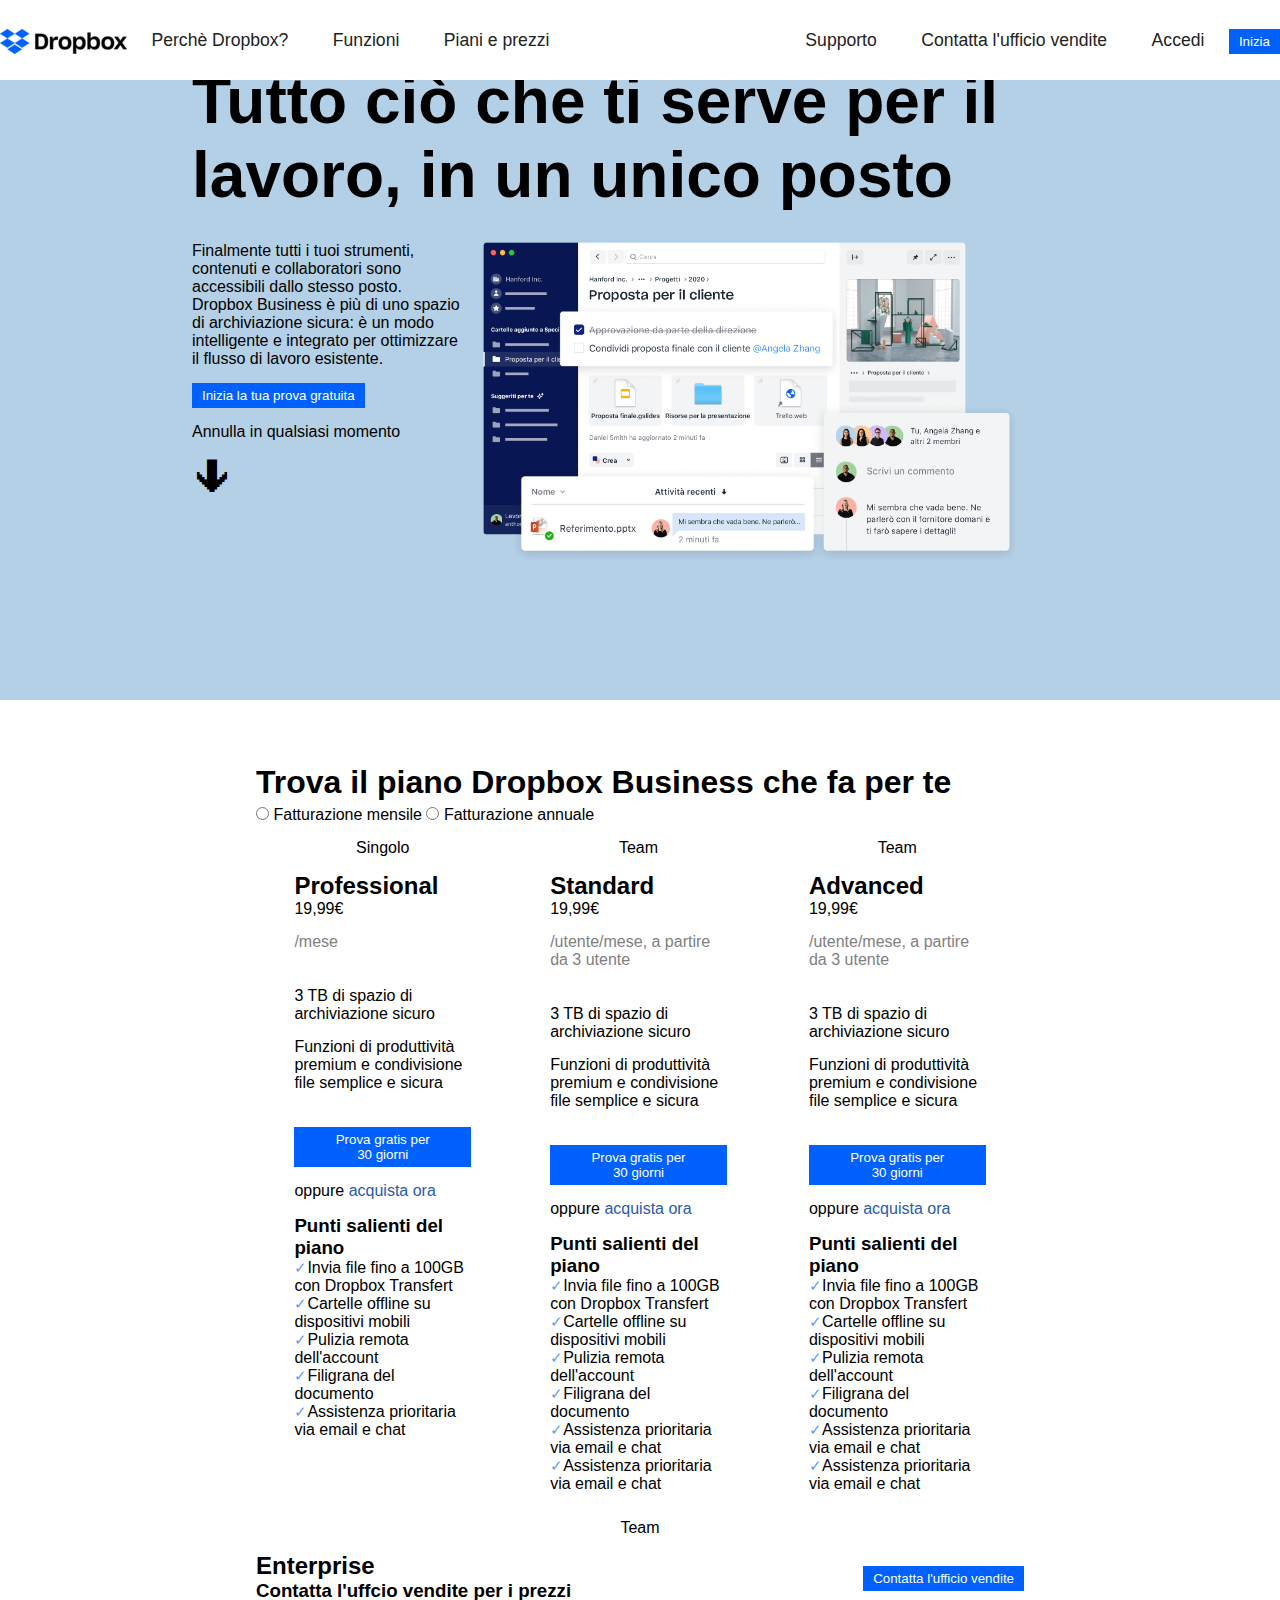
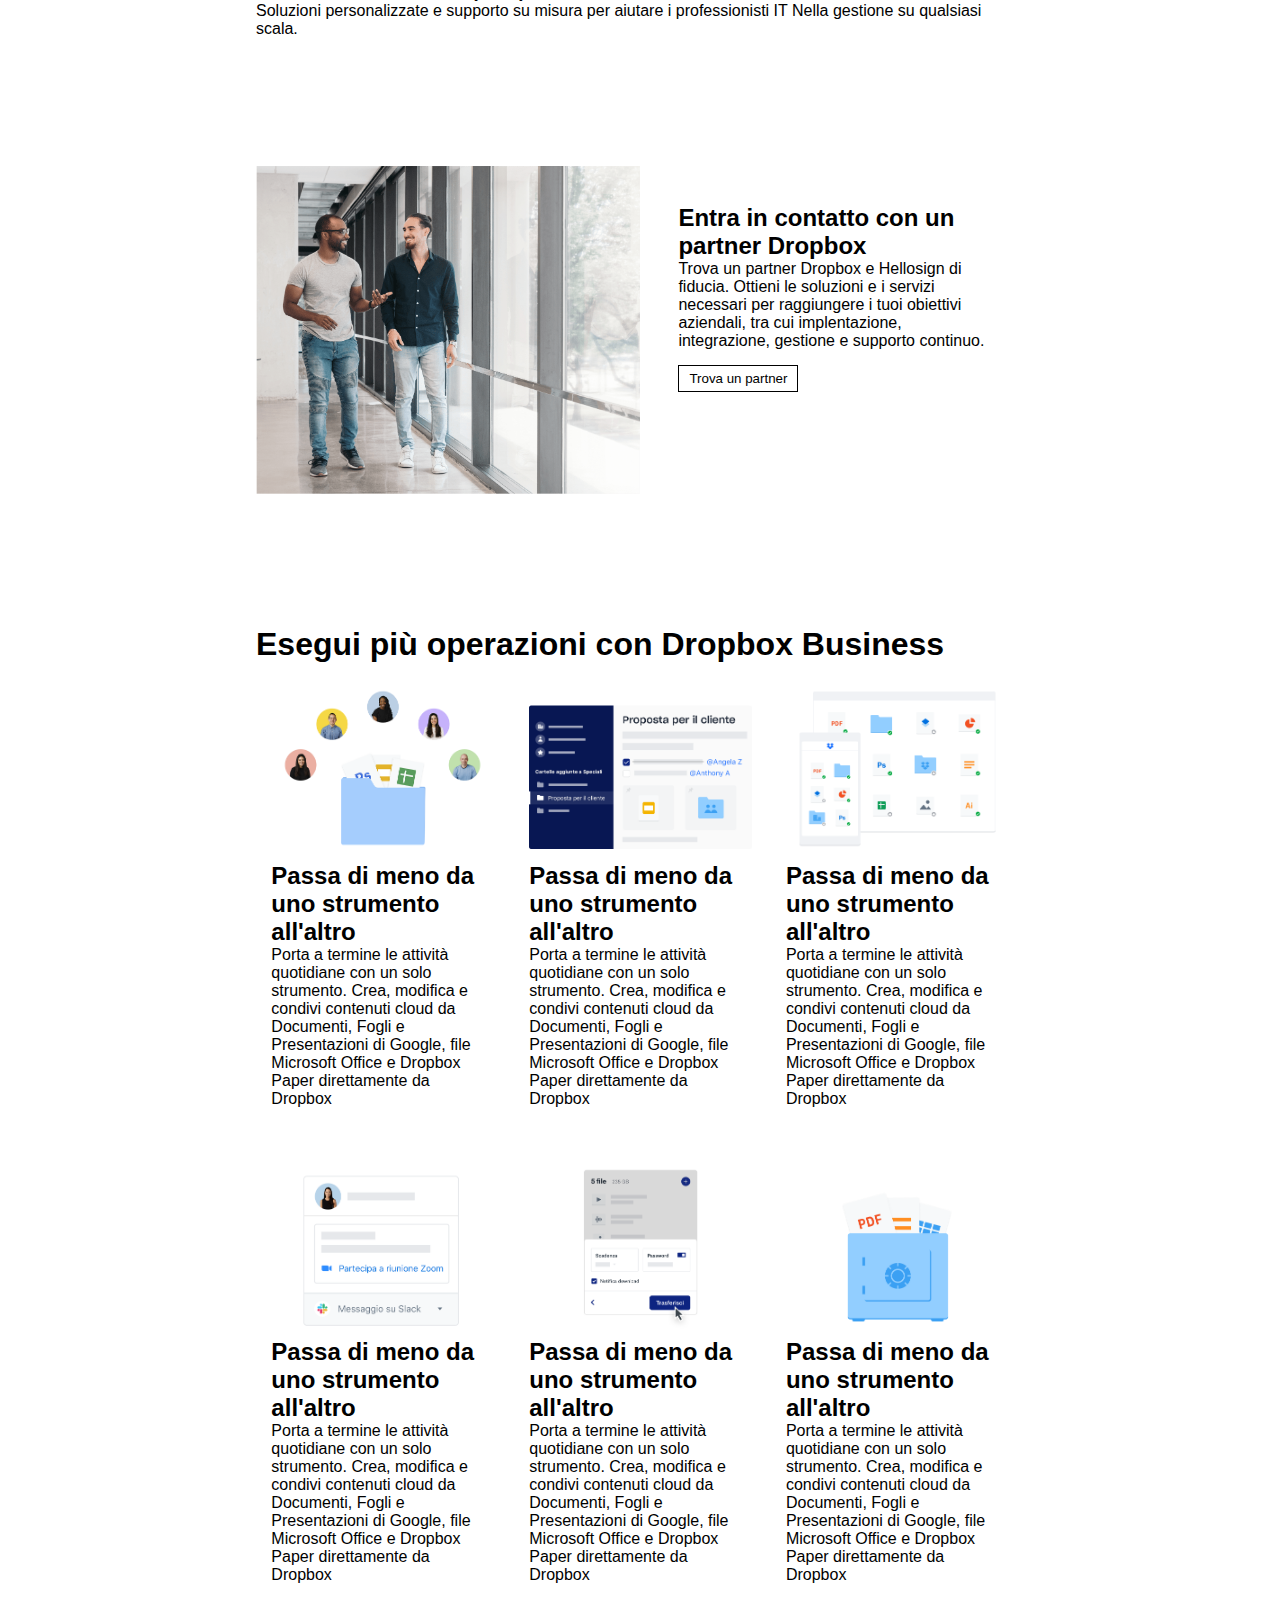
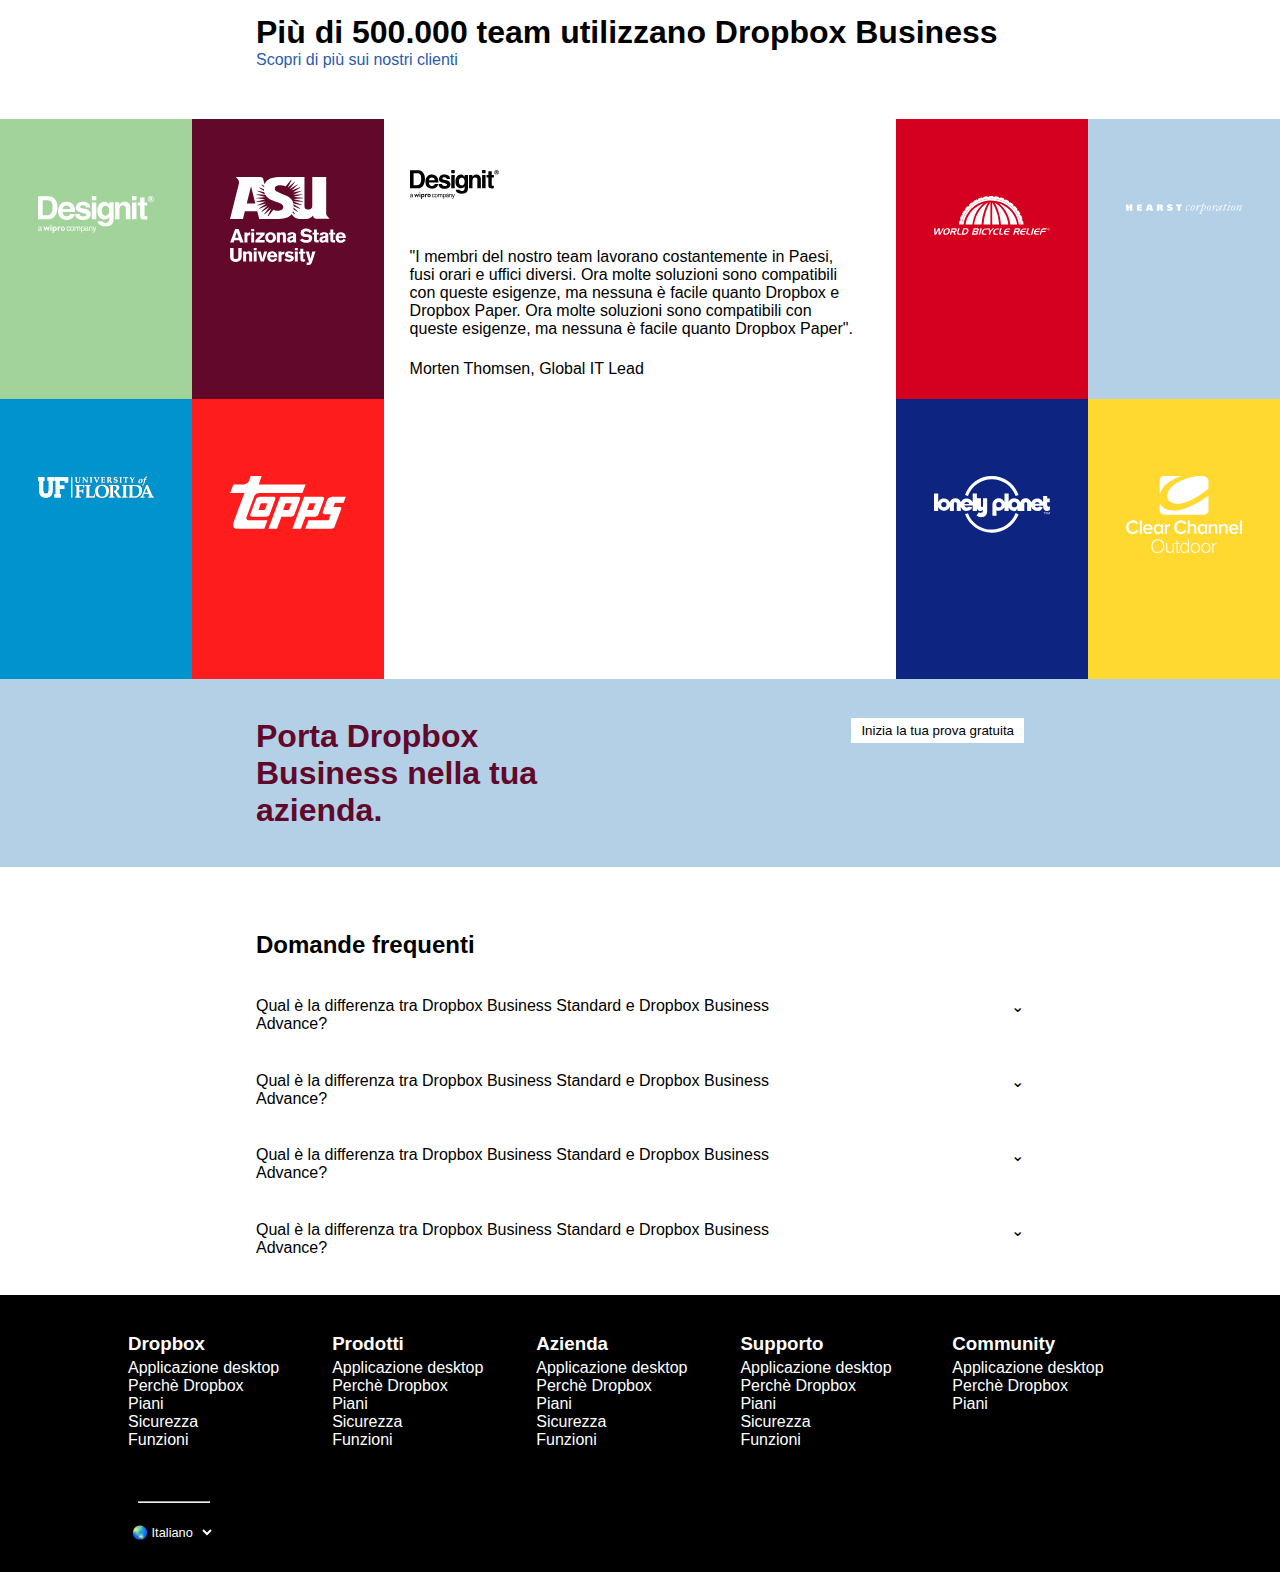
==== bonus/index.html @ f2250b18 "Ottimizzazione" ====
<!DOCTYPE html>
<html lang="it">
<head>
    <meta charset="UTF-8">
    <meta http-equiv="X-UA-Compatible" content="IE=edge">
    <meta name="viewport" content="initial-scale=1, maximum-scale=1">
    <link rel="stylesheet" href="css/style.css">
    <title>Dropbox</title>

</head>

<body>
    <header>
        <!-- Inizio sezione navigazione -->
        <nav>
            <ul class="menu menu-left">
                <a href="#"><img src="img/logo-small.png" alt="logo-dropbox"></a>
                <li class="dropdown"><a href="#">Perchè Dropbox?</a></li>
                <li><a href="#">Funzioni</a>
                    <ul class="dropdown-content">
                        <li><a href="#">dropdown</a></li>
                        <li><a href="#">dropdown</a></li>
                        <li><a href="#">dropdown</a></li>
                        <li><a href="#">dropdown</a></li>
                        <li><a href="#">dropdown</a></li>
                    </ul>
                </li>
                <li><a href="#">Piani e prezzi</a>
                    <ul class="dropdown-content">
                        <li><a href="#">dropdown</a></li>
                        <li><a href="#">dropdown</a></li>
                        <li><a href="#">dropdown</a></li>
                        <li><a href="#">dropdown</a></li>
                        <li><a href="#">dropdown</a></li>
                    </ul>
                </li>                
            </ul>

            <ul class="menu menu-right">
                <li class="dropdown"><a href="#">Supporto</a>
                    <ul class="dropdown-content">
                        <li><a href="#">dropdown</a></li>
                        <li><a href="#">dropdown</a></li>
                        <li><a href="#">dropdown</a></li>
                        <li><a href="#">dropdown</a></li>
                        <li><a href="#">dropdown</a></li>
                    </ul>
                </li>
                <li><a href="#">Contatta l'ufficio vendite</a>
                    <ul class="dropdown-content">
                        <li><a href="#">Email</a></li>
                        <li><a href="#">Chat</a></li>
                        <li><a href="#">dropdown</a></li>
                        <li><a href="#">dropdown</a></li>
                        <li><a href="#">dropdown</a></li>
                    </ul>
                </li>
                <li><a href="#">Accedi</a>
                </li>
                <a href="#"><button  id="inizia">Inizia</button></a>
            </ul>
        </nav>
        <!-- Fine sezione navigazione -->
    </header>
    <!-- Inizio corpo -->
    <main>
        <!-- Inizio prima sezione -->
        <div class="container">
            <h1>Tutto ciò che ti serve per il lavoro, in un unico posto</h1>
            <div class="container-left">  
                <p>Finalmente tutti i tuoi strumenti, contenuti e collaboratori sono accessibili dallo stesso posto. Dropbox Business è più di uno spazio di archiviazione sicura: è un modo intelligente e integrato per ottimizzare il flusso di lavoro esistente.</p>
                <button>Inizia la tua prova gratuita</button>
                <p>Annulla in qualsiasi momento</p>
                <p class="arrow"> &#129139;</p>
            </div>

            <div class="jumbo">
                <img src="img/jumbo.png" alt="business-feature">
            </div>
        </div>
        <!-- Fine prima sezione -->

        <!-- Inizio sezione piani -->

        <div class="containerz">

            <div class="container-header">
                <h1>Trova il piano Dropbox Business che fa per te</h1>

                <div> 
                    <input type="radio" id="Fatturazione-mensile" name="fatturazione" value="Fatturazione-mensile">
                    <label for="dewey">Fatturazione mensile</label>     

                    <input type="radio" id="Fatturazione-annuale" name="fatturazione" value="Fatturazione-annuale">
                    <label for="dewey">Fatturazione annuale</label>     
                </div>

            </div>

            <div class="container-main-left">
                <div>
                    <p class="text-center">Singolo</p>
                </div>
                <h2>Professional</h2>
                <p>19,99€</p>
                <p class="grey">/mese</p>
                <p>3 TB di spazio di archiviazione sicuro</p>
                <p>Funzioni di produttività premium e condivisione file semplice e sicura</p>
                <button>Prova gratis per 30 giorni</button>
                <p>oppure <a href="#">acquista ora</a></p>
                 
                <div>
                    <h3>Punti salienti del piano</h3>
                    <ul>
                        <li> <span class="done"></span>Invia file fino a 100GB con Dropbox Transfert</li>
                        <li> <span class="done"></span>Cartelle offline su dispositivi mobili</li>
                        <li> <span class="done"></span>Pulizia remota dell'account</li>
                        <li> <span class="done"></span>Filigrana del documento</li>
                        <li> <span class="done"></span>Assistenza prioritaria via email e chat</li>
                    </ul>
                </div> 
            </div>
            <div class="container-main-center">
                <div>
                    <p class="text-center">Team</p>
                </div>
                <h2>Standard</h2>
                <p>19,99€</p>
                <p class="grey">/utente/mese, a partire da 3 utente</p>
                <p>3 TB di spazio di archiviazione sicuro</p>
                <p>Funzioni di produttività premium e condivisione file semplice e sicura</p>
                <button>Prova gratis per 30 giorni</button>
                <p>oppure <a href="#">acquista ora</a></p>
            
                <div>
                    <h3>Punti salienti del piano</h3>
                    <ul>
                        <li> <span class="done"></span>Invia file fino a 100GB con Dropbox Transfert</li>
                        <li> <span class="done"></span>Cartelle offline su dispositivi mobili</li>
                        <li> <span class="done"></span>Pulizia remota dell'account</li>
                        <li> <span class="done"></span>Filigrana del documento</li>
                        <li> <span class="done"></span>Assistenza prioritaria via email e chat</li>
                        <li> <span class="done"></span>Assistenza prioritaria via email e chat</li>
                    </ul>
                </div>                 
            </div>
            <div class="container-main-right">
                <div>
                    <p class="text-center">Team</p>
                </div>
                <h2>Advanced</h2>
                <p>19,99€</p>
                <p class="grey">/utente/mese, a partire da 3 utente</p>
                <p>3 TB di spazio di archiviazione sicuro</p>
                <p>Funzioni di produttività premium e condivisione file semplice e sicura</p>
                <button>Prova gratis per 30 giorni</button>
                <p>oppure <a href="#">acquista ora</a></p>

                <div>
                    <h3>Punti salienti del piano</h3>
                    <ul>
                        <li> <span class="done"></span>Invia file fino a 100GB con Dropbox Transfert</li>
                        <li> <span class="done"></span>Cartelle offline su dispositivi mobili</li>
                        <li> <span class="done"></span>Pulizia remota dell'account</li>
                        <li> <span class="done"></span>Filigrana del documento</li>
                        <li> <span class="done"></span>Assistenza prioritaria via email e chat</li>
                        <li> <span class="done"></span>Assistenza prioritaria via email e chat</li>
                    </ul>
                </div>     
            </div>
        </div>
        <!-- Fine sezione piani -->
        <!-- Inizio sezione enterprise -->
        <div class="container-enterprise">
            <p class="text-center">Team</p>
            <h2>Enterprise</h2>
            <h3>Contatta l'uffcio vendite per i prezzi</h3>
            <p>Soluzioni personalizzate e supporto su misura per aiutare i professionisti IT Nella gestione su qualsiasi scala.</p>
            <button class="button-float">Contatta l'ufficio vendite</button>
        </div>
        <!-- Fine sezione enterprise -->
        <!-- Inizio sezione partner -->
        <div class="container-partner">
            <div class="img-partner">
                <img src="img/partner.png" alt="partner">
            </div>

            <div class="box-partner">
                <h2>Entra in contatto con un partner Dropbox</h2>
                <p>Trova un partner Dropbox e Hellosign di fiducia. Ottieni le soluzioni e i servizi necessari per raggiungere i tuoi obiettivi aziendali, tra cui implentazione, integrazione, gestione e supporto continuo.</p>
                <button class="button-partner">Trova un partner</button>
            </div>
        </div>
        <!-- Fine sezione partner -->
        <!-- Inizio sezione operazioni -->
        <div class="container-Dropbox-Business">
            <h1>Esegui più operazioni con Dropbox Business</h1>
            
            <div class="box-DB" >
                <div class="box-img">
                    <img src="img/business-feature-switching-tools.png" alt="folder-tools">
                </div>
                <h2>Passa di meno da uno strumento all'altro</h2>
                <p>Porta a termine le attività quotidiane con un solo strumento. Crea, modifica e condivi contenuti cloud da Documenti, Fogli e Presentazioni di Google, file Microsoft Office e Dropbox Paper direttamente da Dropbox</p>
            </div>

            <div class="box-DB" >
                <div class="box-img">
                    <img src="img/business-feature-coordinate-it.png" alt="folder-tools">
                </div>
                <h2>Passa di meno da uno strumento all'altro</h2>
                <p>Porta a termine le attività quotidiane con un solo strumento. Crea, modifica e condivi contenuti cloud da Documenti, Fogli e Presentazioni di Google, file Microsoft Office e Dropbox Paper direttamente da Dropbox</p>
            </div>

            <div class="box-DB right" >
                <div class="box-img">
                    <img src="img/business-feature-multi-device.png" alt="folder-tools">
                </div>
                <h2>Passa di meno da uno strumento all'altro</h2>
                <p>Porta a termine le attività quotidiane con un solo strumento. Crea, modifica e condivi contenuti cloud da Documenti, Fogli e Presentazioni di Google, file Microsoft Office e Dropbox Paper direttamente da Dropbox</p>
            </div>

            <div class="box-DB" >
                <div class="box-img">
                    <img src="img/business-feature-integrations-it.png" alt="folder-tools">
                </div>
                <h2>Passa di meno da uno strumento all'altro</h2>
                <p>Porta a termine le attività quotidiane con un solo strumento. Crea, modifica e condivi contenuti cloud da Documenti, Fogli e Presentazioni di Google, file Microsoft Office e Dropbox Paper direttamente da Dropbox</p>
            </div> 
            
            <div class="box-DB" >
                <div class="box-img">
                    <img src="img/business-feature-send-files-it.png" alt="folder-tools">
                </div>
                <h2>Passa di meno da uno strumento all'altro</h2>
                <p>Porta a termine le attività quotidiane con un solo strumento. Crea, modifica e condivi contenuti cloud da Documenti, Fogli e Presentazioni di Google, file Microsoft Office e Dropbox Paper direttamente da Dropbox</p>
            </div>

            <div class="box-DB right" >
                <div class="box-img">
                    <img src="img/business-feature-security.png" alt="folder-tools">
                </div>
                <h2>Passa di meno da uno strumento all'altro</h2>
                <p>Porta a termine le attività quotidiane con un solo strumento. Crea, modifica e condivi contenuti cloud da Documenti, Fogli e Presentazioni di Google, file Microsoft Office e Dropbox Paper direttamente da Dropbox</p>
            </div>
        </div>
        <!-- Fine sezione operazioni -->
        <!-- Inizio sezione team -->
        <div class="container-title">
            <h1>Più di 500.000 team utilizzano Dropbox Business</h1>
            <a href="#">Scopri di più sui nostri clienti</a>
        </div>
        <div class="container-boxes">

            <div class="left-box dimension-box left">
                <div class="left-img-1 dim-box"><div id="left-img-1-p"><img src="img/designit.svg" alt="logo-designit"></div></div>
                <div class="left-img-2 dim-box right"><img src="img/arizona_state_university.svg" alt="logo-arizon"></div>
                <div class="left-img-3 dim-box"><img src="img/university_of_florida.svg" alt="logo-florida"></div>
                <div class="left-img-4 dim-box right"><img src="img/topps.svg" alt="logo-topps"></div>
            </div>
            <div class="center-box">
                <div class="center-img">
                    <img src="img/designit.svg" alt="logo-designit">
                </div>
                <p>"I membri del nostro team lavorano costantemente in Paesi, fusi orari e uffici diversi. Ora molte soluzioni sono compatibili con queste esigenze, ma nessuna è facile quanto Dropbox e Dropbox Paper. Ora molte soluzioni sono compatibili con queste esigenze, ma nessuna è facile quanto Dropbox Paper".</p>
                <p>Morten Thomsen, Global IT Lead</p>
            </div>
            <div class="right-box dimension-box  right">
                <div class="right-img-1 dim-box"><img src="img/world_bicycle_relief.svg" alt="logo-world"></div>
                <div class="right-img-2 dim-box right"><img src="img/hearst_corp.svg" alt="logo-hearst"></div>
                <div class="right-img-3 dim-box"><img src="img/lonely_planet.svg" alt="logo-lonely"></div>
                <div class="right-img-4 dim-box right"><img src="img/clear_channel.svg" alt="logo-clear"></div>
            </div>
        </div>
        <!-- Fine sezione team -->
        <!-- Inizio sezione prova gratuita -->
        <div class="container-prova-gratuita">
            <div class="box-prova-gratuita">
                <h1>Porta Dropbox Business nella tua azienda.</h1>
                <button id="button-prova-gratuita">Inizia la tua prova gratuita</button>
            </div>
        </div>
        <!-- Fine sezione prova gratuita -->
        <!-- Inizio sezione FAQ -->
        <div class="container-domande">
            <h2>Domande frequenti</h2>
            <ul>
                <p>&#8964;</p>
                <li>Qual è la differenza tra Dropbox Business Standard e Dropbox Business Advance?</li>
                <p>&#8964;</p>
                <li>Qual è la differenza tra Dropbox Business Standard e Dropbox Business Advance?</li>
                <p>&#8964;</p>
                <li>Qual è la differenza tra Dropbox Business Standard e Dropbox Business Advance?</li>
                <p>&#8964;</p>
                <li>Qual è la differenza tra Dropbox Business Standard e Dropbox Business Advance?</li>
            </ul>
        </div>
        <!-- Fine sezione FAQ -->
    </main>
    <!-- Fine corpo -->
    <footer>
        <!-- Inizio sezione footer -->
        <div class="container-footer">
            <ul>
                <li class="box-footer">
                    <h3>Dropbox</h3>
                    <ul>
                        <li><a href="#">Applicazione desktop</a></li>
                        <li><a href="#">Perchè Dropbox</a></li>
                        <li><a href="#">Piani</a></li>
                        <li><a href="#">Sicurezza</a></li>
                        <li><a href="#">Funzioni</a></li>
                    </ul>
                </li>
                <li class="box-footer">
                    <h3>Prodotti</h3>
                    <ul>
                        <li><a href="#">Applicazione desktop</a></li>
                        <li><a href="#">Perchè Dropbox</a></li>
                        <li><a href="#">Piani</a></li>
                        <li><a href="#">Sicurezza</a></li>
                        <li><a href="#">Funzioni</a></li>
                    </ul>
                </li>
                <li class="box-footer">
                    <h3>Azienda</h3>
                    <ul>
                        <li><a href="#">Applicazione desktop</a></li>
                        <li><a href="#">Perchè Dropbox</a></li>
                        <li><a href="#">Piani</a></li>
                        <li><a href="#">Sicurezza</a></li>
                        <li><a href="#">Funzioni</a></li>
                    </ul>
                </li>
                <li class="box-footer">
                    <h3>Supporto</h3>
                    <ul>
                        <li><a href="#">Applicazione desktop</a></li>
                        <li><a href="#">Perchè Dropbox</a></li>
                        <li><a href="#">Piani</a></li>
                        <li><a href="#">Sicurezza</a></li>
                        <li><a href="#">Funzioni</a></li>
                    </ul>
                </li>
                <li class="box-footer right">
                    <h3>Community</h3>
                    <ul>
                        <li><a href="#">Applicazione desktop</a></li>
                        <li><a href="#">Perchè Dropbox</a></li>
                        <li><a href="#">Piani</a></li>
                    </ul>
                </li>
            </ul>
            <hr>
            <div class="box-footer-language">
                <select id="language" name="Language">
                    <option value="Italiano"> &#127759; Italiano</option>
                    <option value="English"> &#127759; English</option>
                    <option value="Deutsch "> &#127759; Deutsch </option>
                    <option value="Español "> &#127759; Español </option>
                </select>
            </div>
        </div>
        <!-- Fine sezione footer -->
    </footer>
</body>
</html>
---- bonus/css/style.css ----
/*  \/\/\/\/\/\/\/\/\/\/\/\/\/\Regole generali/\/\/\/\/\/\/\/\/\/\/\/\/\/  */
*{
    margin: 0;
    padding: 0;
    box-sizing: border-box;
    font-family: -apple-system, BlinkMacSystemFont, 'Segoe UI', Roboto, Oxygen, Ubuntu, Cantarell, 'Open Sans', 'Helvetica Neue', sans-serif;
}

button{
    background-color: #0061FF;
    padding: 5px;
    padding-left: 10px;
    padding-right: 10px;
    color: white;
    border: none;
}

button:hover{
    color: grey;
}

body{
    min-width: 700px;
}

ul{
    list-style: none;
    list-style-position: inside;
    padding-left: 0;
}

.text-center{
    text-align: center;
}

a{
    text-decoration: none;
    color: #295BAF;
}

img{
    width: 100%;
}

.grey{
    color: grey;
}

.right{
    float: right;
}

.left{
    float: left;
}
/* /\/\/\/\/\/\/\/\/\/\/\/\/\/\Regole generali/\/\/\/\/\/\/\/\/\/\/\/\/\/\ */

/* Inizio sezione navigazione */

header{
    display: block;
    width: 100%;
}
nav {
    display: block; 
    width: 100%;
    background-color: white;
    position: fixed;
    top: 0;
    left: 0;
    z-index: 999;
    height: 80px;
}

nav>ul>a>img {
    vertical-align: middle;
}

nav>ul>li {
    display: inline-block;
    padding: 0 20px;
    line-height: 80px;
}

nav>ul>li>a {
    text-decoration: none;
    color: #222222;
    font-size: 1.1em;
}

nav ul li a:hover {
    background-color: #aaa;
}

nav>ul>li:hover {
    border-bottom: solid 2px green;
}

.menu-right{
    float: right; 
    height: 100%;
    display: inline-block;
}

.menu-left{
    height: 100%;
    display: inline-block;
}

nav ul a {
    display: inline-block;
}

/* Inizio bonus */
.menu>li {
    position: relative;
    display: inline-block;
}

.dropdown-content {
    margin-top: 2px;
    display: none;
    position: absolute;
    background-color: #f9f9f9;
    min-width: 50px;
    box-shadow: 0px 8px 16px 0px rgba(0,0,0,0.2);
    z-index: 1;
}

.dropdown-content>li{
    line-height: 40px;
}

.dropdown-content>li>a{
    padding-right: 15px;
    padding-left: 5px;
}

.menu>li:hover .dropdown-content {
    display: block;
}
/* Fine bonus */

/* Fine sezione navigazione */

/* Inizio prima sezione */

.jumbo {
    display: inline;
    width: 70%;
    float: right;
    
}

.jumbo>img{
    width: 90%;
}

.container{
    padding-left: 15%;
    padding-right: 15%;
    padding-top: 5%;
    height: 700px;
    background-color: #B4D0E7;
}

.container>div{
    display: inline-block;
}

.container-left{
    max-height: 50vh;
    width: 30%;
    display: inline-block;

}

.container h1, button, p{
    margin-bottom: 15px;
    display: block;
}

.container h1{
    margin-bottom: 30px;
    font-size: 400%;
}

.arrow{
    font-size: 40px;
}

/* Fine prima sezione */


/* Inizio sezione piani */

.done::before{
    content: "\2713";
    display: inline-block;
    color: #5C9AFF;
    font-size: 15px;
    text-align: center;
}

.margin-button-60{
    margin-bottom: 60px;
}

.containerz{
    padding-top: 5%;
    margin-right: 20%;
    margin-left: 20%;
    padding-bottom: 2%;
}

.containerz .grey{
    margin-bottom: 20%;
}

.containerz button{
    margin-top: 20%;
    padding-left: 20%;
    padding-right: 20%;
}

.container-header{
    margin-bottom: 2%;
    display: block;
}

.container-header p{
    margin-top: 5px;;
}

.container-header h1{
    margin-bottom: 5px;;
}

.container-main-left{
    width: 33%;
    float: left;
    display: inline;
    padding-left: 5%;
    padding-right: 5%;
}

.container-main-center{
    margin-left: 0.3%;
    margin-right: 0.3%;
    width: 33%;
    display: inline-block;
    padding-left: 5%;
    padding-right: 5%;
}

.container-main-right{
    width: 33%;
    float: right;
    display: inline;
    padding-left: 5%;
    padding-right: 5%;
}

/* Fine sezione piani */

/* Inizio sezione enterprise */
.container-enterprise{
    margin-left: 20%;
    margin-right: 20%;
    position: relative;
}

.button-float{
    position: absolute;
    top: 40%;
    right: 0;
}
/* Fine sezione enterprise */

/* Inizio sezione partner */
.container-partner{
    margin-left: 20%;
    margin-right: 20%;
    margin-top: 10%;
    margin-bottom: 10%;
}

.img-partner{
    width: 50%;
    display: inline-block;
}

.img-partner>img{
    width: 100%;
}

.box-partner{
    width: 50%;
    float: right;
    display: inline;
    padding-top: 5%;
    padding-right: 5%;
    padding-left: 5%;
}

.button-partner{
    background-color: white;
    border: 1px solid black;
    color: black;
}

.button-partner:hover{
    background-color: black;
    color: white;
}
/* Fine sezione partner */

/* Inizio sezione operazioni */
.container-Dropbox-Business{
    margin-left: 20%;
    margin-right: 20%;
}

.box-DB{
    width: 33%;
    padding: 2%;
    display: inline-block;
}
/* Fine sezione operazioni */

/* Inizio sezione team */
.container-title{
    margin-left: 20%;
    margin-right: 20%;
}

.container-boxes{
    margin-top: 50px;
}

.dimension-box{
    width: 30%;
    display: inline-block;
}

.center-box{
    width: 39%;
    display: inline-block;
    padding-left: 2%;
    padding-right: 2%;
    padding-top: 4%;
    margin: auto;
    height: 560px;
}

.center-box>p{
    margin-top: 5%;
    margin-bottom: 5%;
}
.center-img{
    width: 20%;
    margin-bottom: 10%;
}

.dim-box{
    width: 50%;
    display: inline-block;
    padding-right: 10%;
    padding-left: 10%;
    padding-top: 20%;
    padding-bottom: auto;
    height: 280px;
}

.dim-box img{
    vertical-align: bottom;
    filter: invert();
}
.left-img-1{
    background-color: #A2D39B;
}

.left-img-2{
    background-color: #61082B;
    padding-top: 15%;
}

.left-img-3{
    background-color: #0093CE;
}

.left-img-4{
    background-color: #FF1C1C;
}

#left-img-1-p{
    width: 100%;
    background-color: #A2D39B;
}

.right-img-1{
    background-color: #D5001F;
}

.right-img-2{
    background-color: #B4D0E7;
}

.right-img-3{
    background-color: #0D2481;
}

.right-img-4{
    background-color: #FFD830;
}
/* Fine sezione team */

/* Inizio sezione prova gratuita */
.container-prova-gratuita{
    background-color: #B4D0E7;
    padding-top: 3%;
    padding-bottom: 3%;
}

.box-prova-gratuita{
    margin-right: 20%;
    margin-left: 20%;
}

#button-prova-gratuita{
    background-color: white;
    color: black;
    float: right;
}

#button-prova-gratuita:hover{
    background-color: #B4D0E7;
    color: white;
    display: inline-block;
}

.box-prova-gratuita h1{
    color: #61082B;
    width: 40%;
    display: inline-block;
}
/* Fine sezione prova gratuita */

/* Inizio sezione FAQ */
.container-domande{
    padding-top: 5%;
    margin-right: 20%;
    margin-left: 20%;
}

.container-domande li{
    margin-top: 5%;
    margin-bottom: 5%;
    width: 70%;
}

.container-domande p{
    float: right;
}

/* Fine sezione FAQ */

/* Inizio sezione footer */
footer{
    background-color: black;
    color: white;
}

footer a{
    color: white;
}

.container-footer{
    margin-right: 10%;
    margin-left: 10%;
    padding-top: 3%;
}

.box-footer{
    display: inline-block;
    width: 19.5%;
}

.box-footer h3{
    margin-bottom: 2%;
}

.box-footer-language{
    padding-top: 2%;
    padding-bottom: 3%;
    border-top: 2px white;
}

#language{
    border: none;
    background-color: black;
    color: white;
    font-size: 0.8em;
}

hr{
    margin-left: 10px;
    margin-top: 5%;
    width: 7%;
}

.container-footer li>a:hover{
    text-decoration: underline;
}
/* Fine sezione footer */
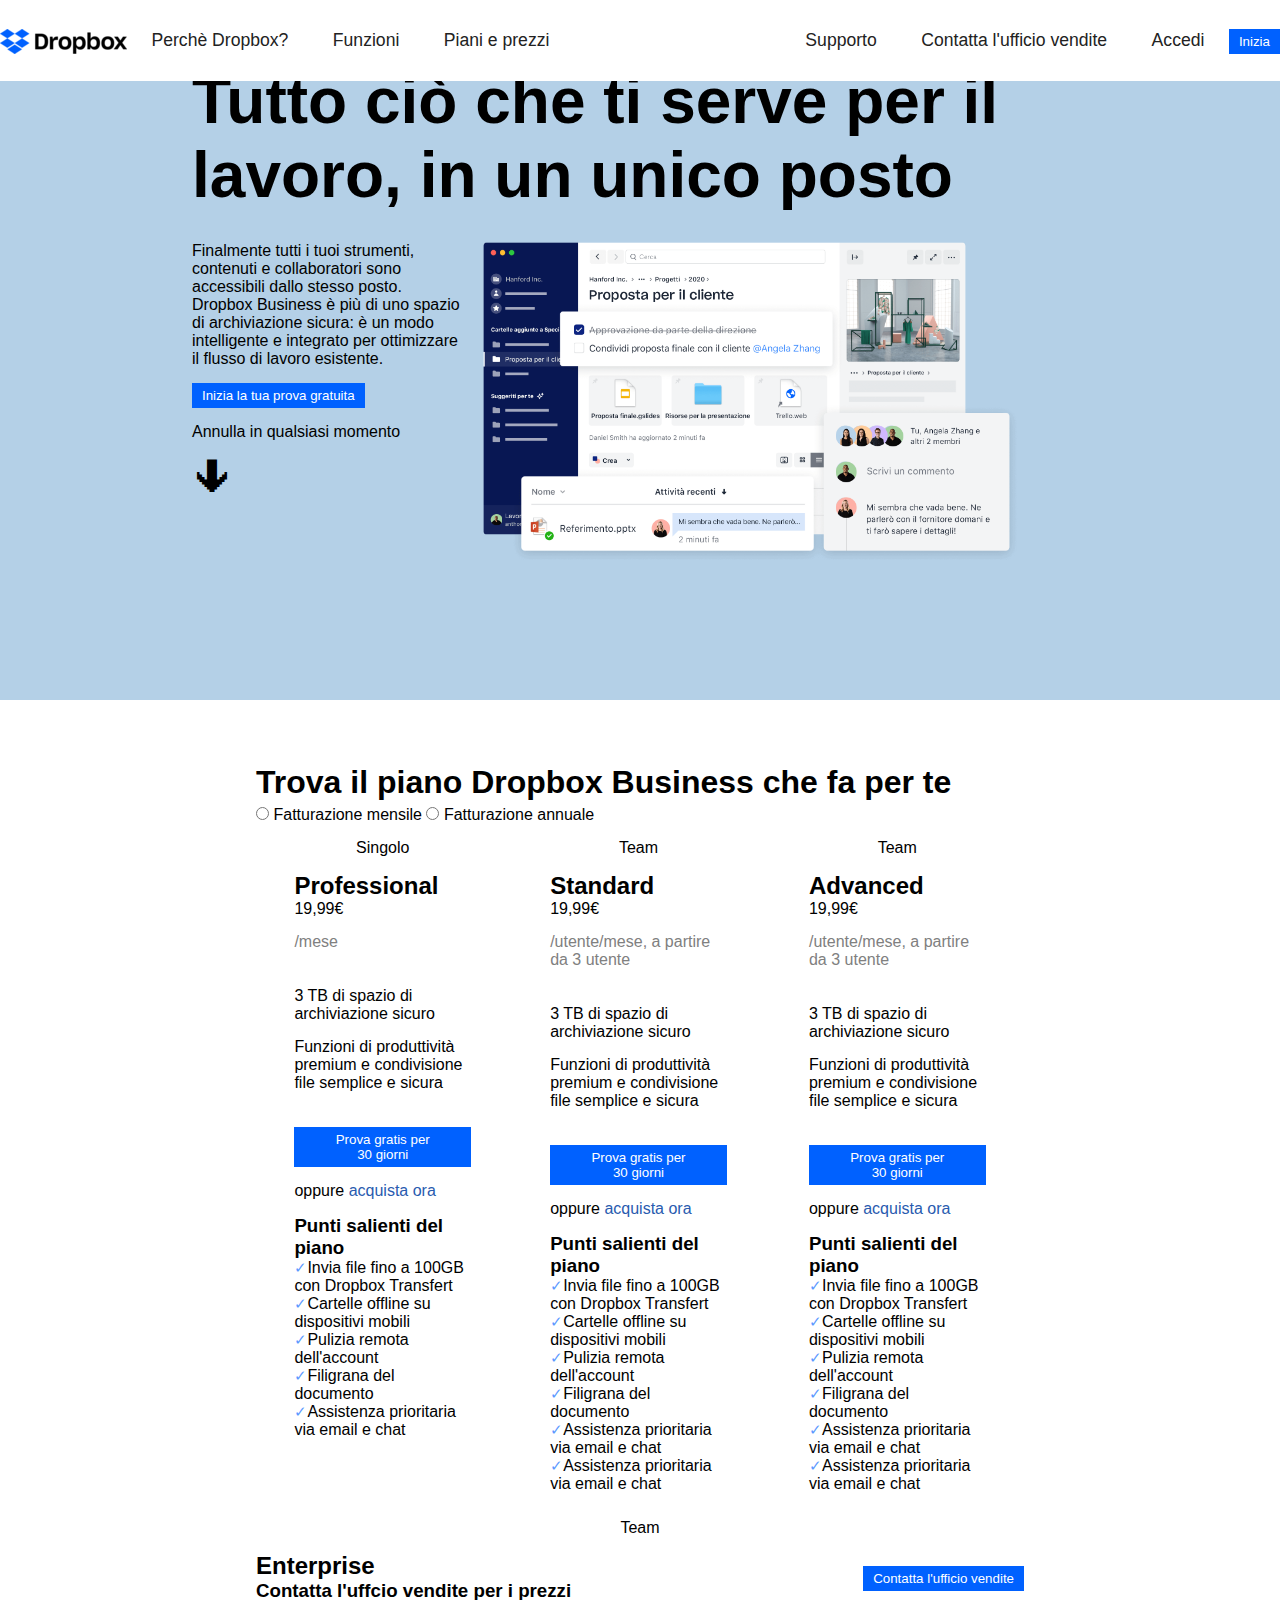
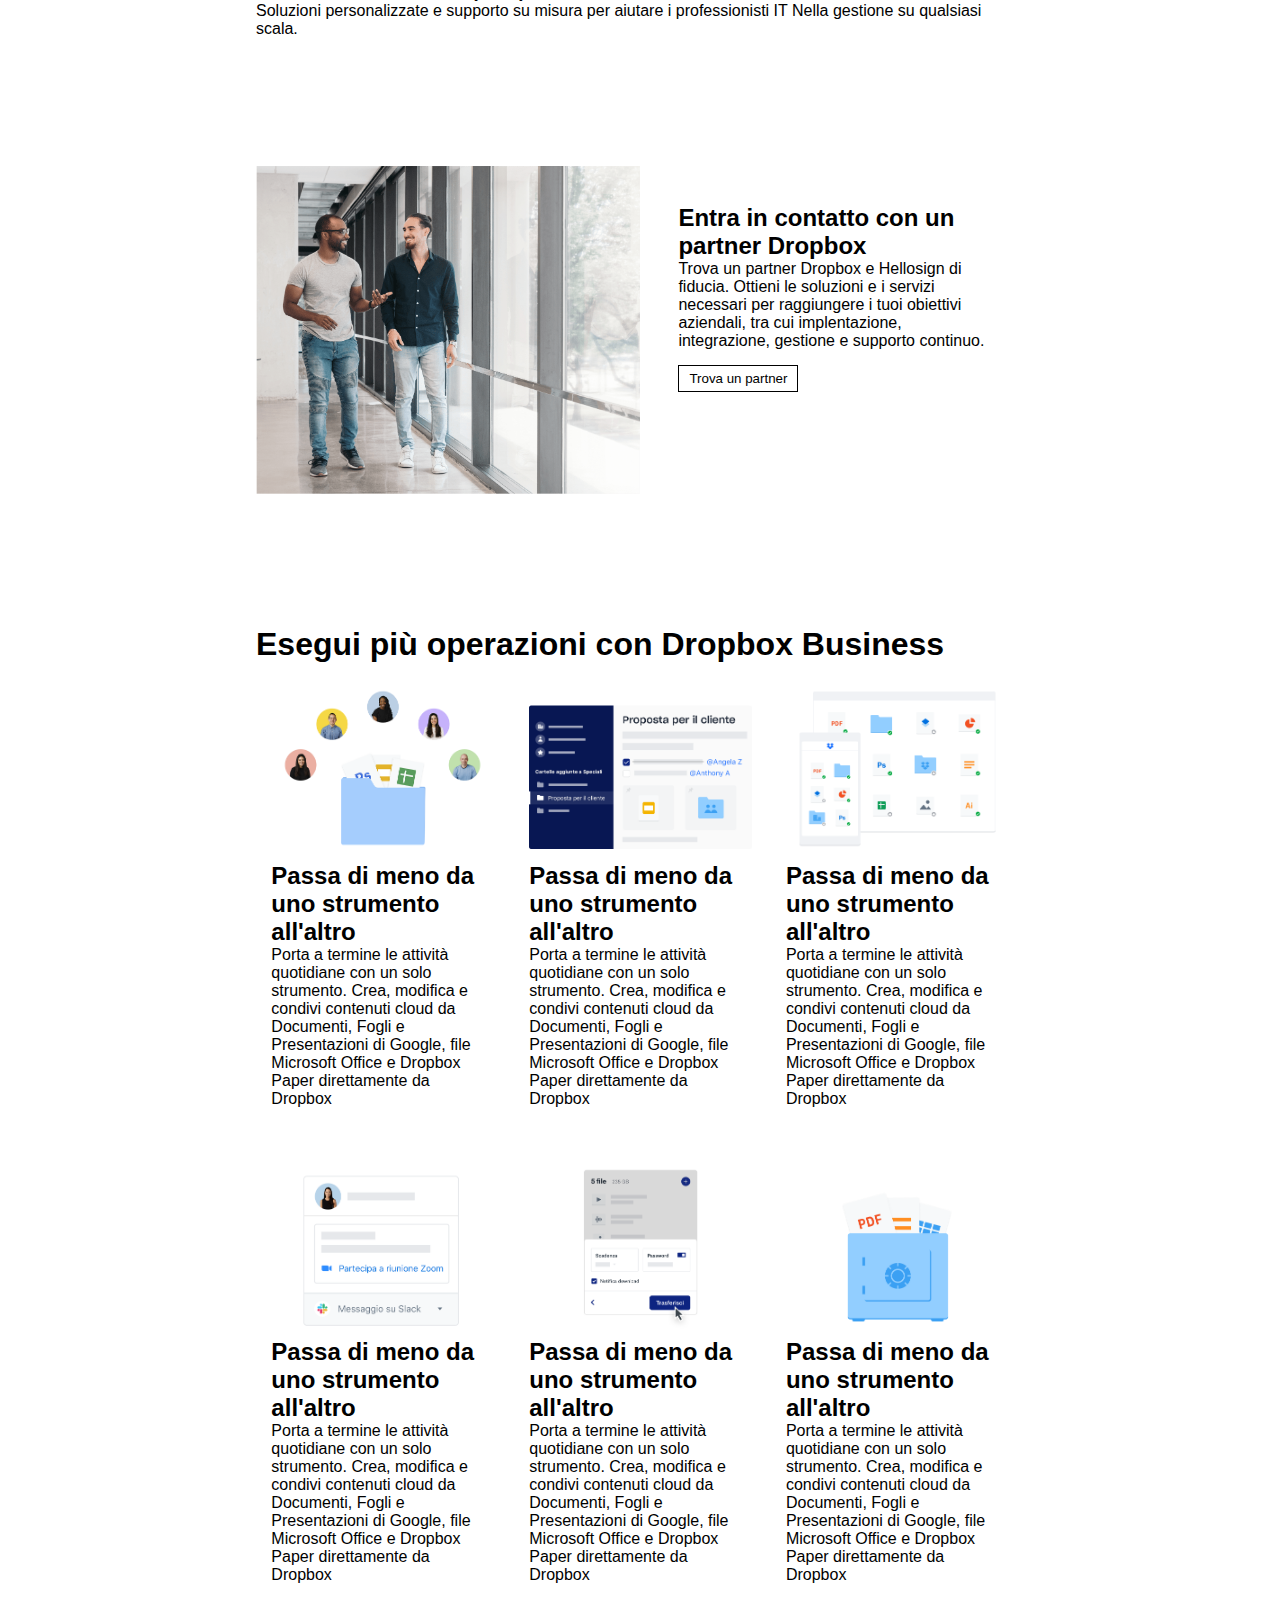
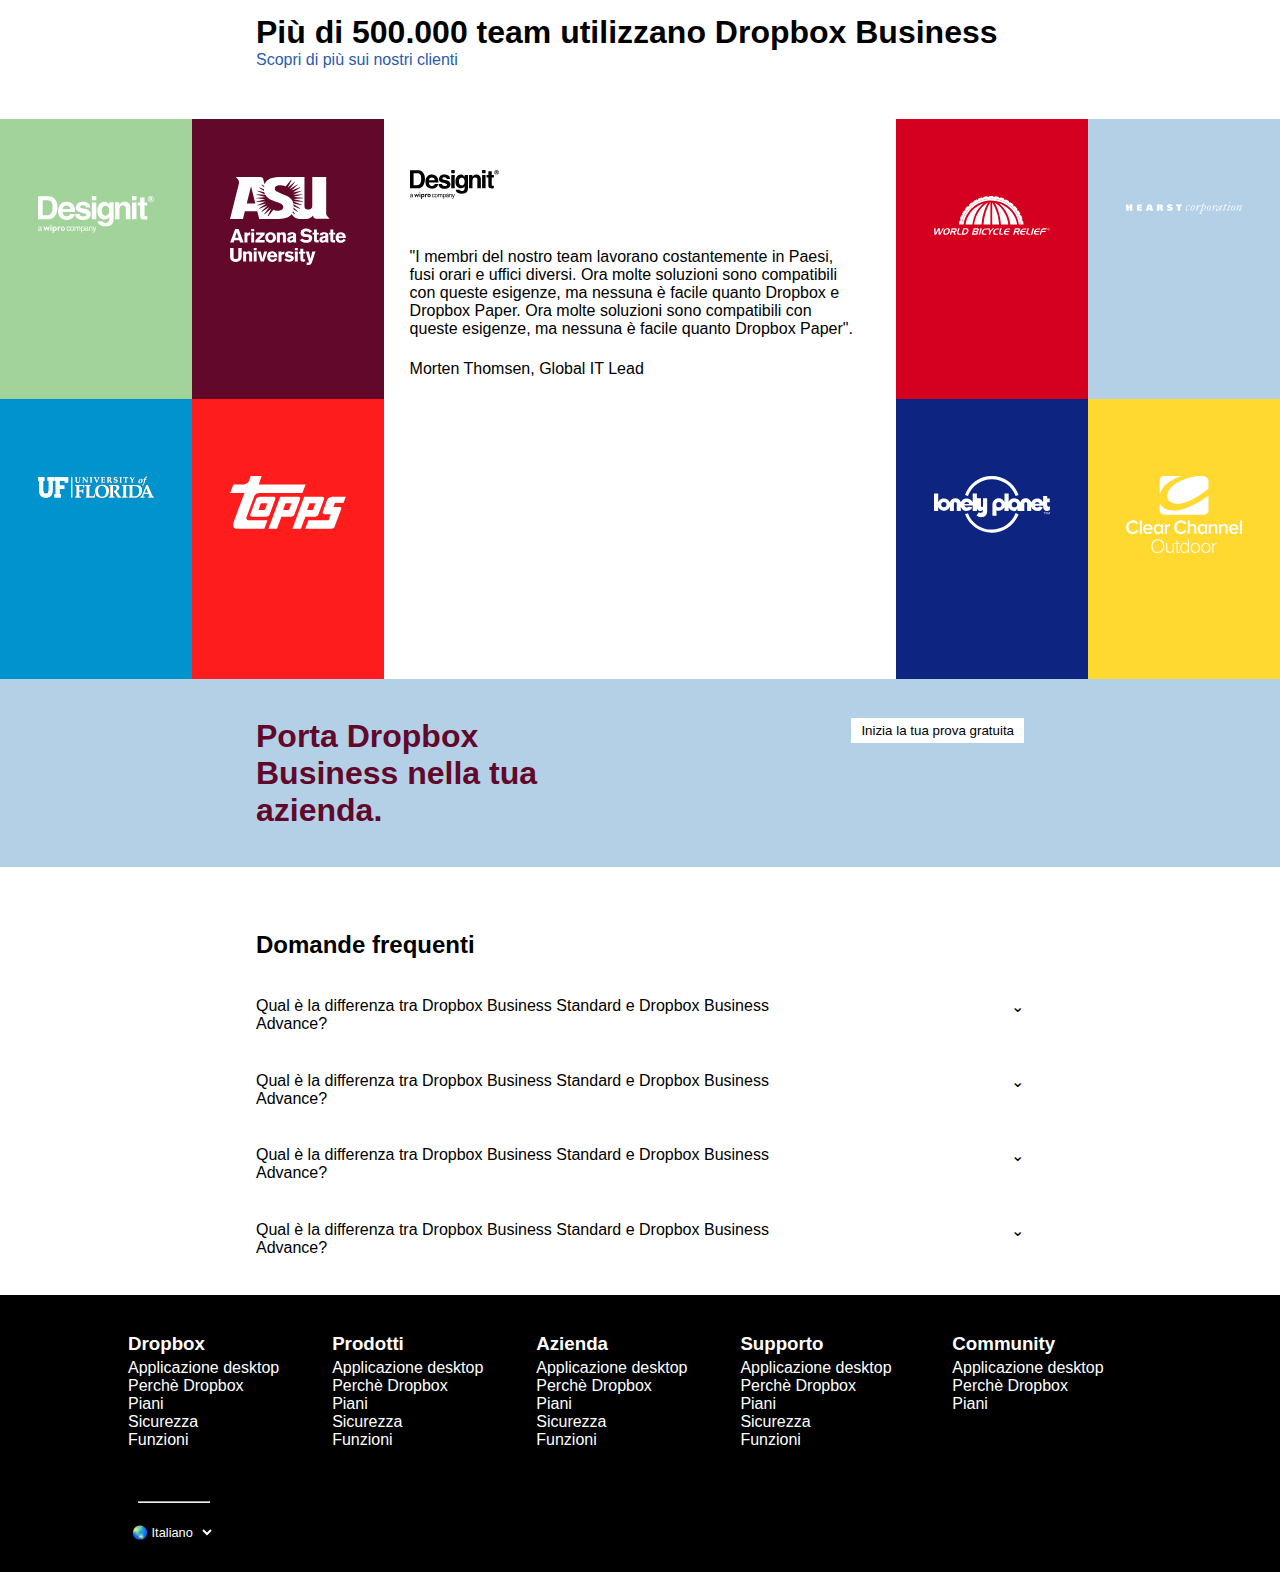
==== commit 80af84c4: "Ottimizzazione" ====
--- a/bonus/index.html
+++ b/bonus/index.html
@@ -12,7 +12,7 @@
 <body>
     <header>
         <!-- Inizio sezione navigazione -->
-        <nav>
+        <nav class="row">
             <ul class="menu menu-left">
                 <a href="#"><img src="img/logo-small.png" alt="logo-dropbox"></a>
                 <li class="dropdown"><a href="#">Perchè Dropbox?</a></li>
--- a/bonus/css/style.css
+++ b/bonus/css/style.css
@@ -111,6 +111,12 @@
     display: inline-block;
 }
 
+.row{
+    content: "";
+    display: table;
+    clear: both;
+}
+
 /* Inizio bonus */
 .menu>li {
     position: relative;
